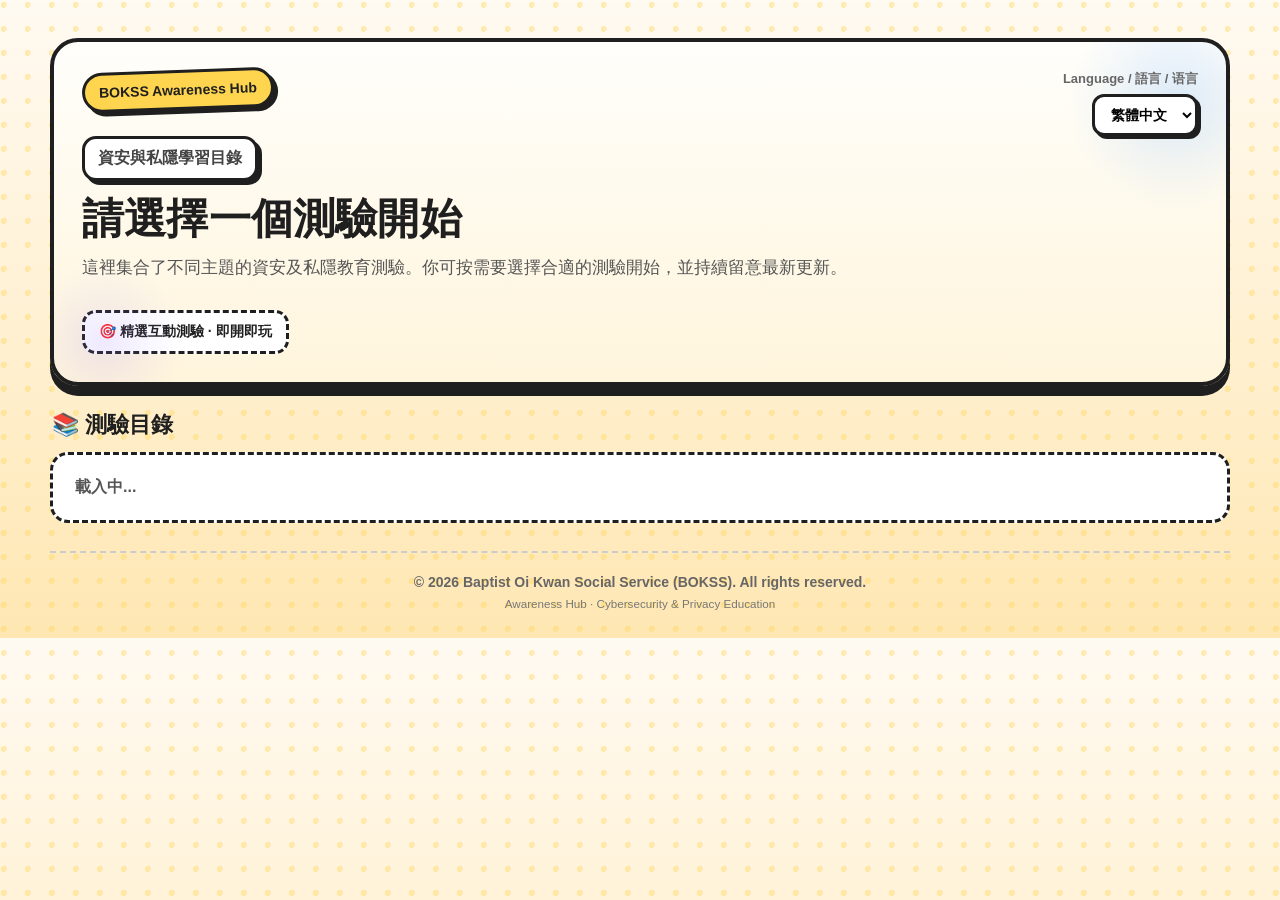
==== index.html @ ed328c8e "Update index.html" ====
<!DOCTYPE html>
<html lang="zh-HK">
<head>
  <meta charset="UTF-8">
  <meta name="viewport" content="width=device-width, initial-scale=1.0">
  <title>BOKSS Awareness Hub</title>
  <meta name="description" content="BOKSS Awareness Hub - 資安與私隱教育測驗目錄">
  <link rel="stylesheet" href="style.css">
</head>
<body>
  <div class="page">
    <div class="hero">
      <div class="topbar">
        <div>
          <div class="badge" id="hubBadge">BOKSS Awareness Hub</div>
        </div>

        <div class="lang-box">
          <div class="lang-label" id="langLabel">Language / 語言 / 语言</div>
          <select id="langSelect">
            <option value="zh-HK">繁體中文</option>
            <option value="zh-CN">简体中文</option>
            <option value="en">English</option>
          </select>
        </div>
      </div>

      <div class="subtitle" id="hubSubtitle">資安與私隱學習目錄</div>
      <h1 class="hero-title" id="hubTitle">請選擇一個測驗開始</h1>
      <div class="intro" id="hubIntro">
        這裡集合了不同主題的資安及私隱教育測驗。你可按需要選擇合適的測驗開始，並持續留意最新更新。
      </div>

      <div class="hero-highlight" id="hubHighlight">
        🎯 精選互動測驗 · 即開即玩
      </div>
    </div>

    <div class="section-title" id="sectionTitle">📚 測驗目錄</div>

    <div id="quizList" class="quiz-list">
      <div class="loading-box" id="loadingBox">載入中...</div>
    </div>

    <div class="footer" id="hubFooter">
      © 2026 Baptist Oi Kwan Social Service (BOKSS). All rights reserved.
      <small id="hubFooterSub">Awareness Hub · Cybersecurity & Privacy Education</small>
    </div>
  </div>

  <script>
    const hubText = {
      "zh-HK": {
        badge: "BOKSS Awareness Hub",
        subtitle: "資安與私隱學習目錄",
        title: "請選擇一個測驗開始",
        intro: "這裡集合了不同主題的資安及私隱教育測驗。你可按需要選擇合適的測驗開始，並持續留意最新更新。",
        highlight: "🎯 精選互動測驗 · 即開即玩",
        sectionTitle: "📚 測驗目錄",
        footerSub: "Awareness Hub · 資安及私隱教育",
        start: "開始測驗",
        updated: "更新至",
        active: "進行中",
        empty: "目前尚未有可顯示的測驗。",
        loading: "載入中...",
        loadError: "未能載入測驗目錄。"
      },
      "zh-CN": {
        badge: "BOKSS Awareness Hub",
        subtitle: "信息安全与隐私学习目录",
        title: "请选择一个测验开始",
        intro: "这里集合了不同主题的信息安全与隐私教育测验。你可按需要选择合适的测验开始，并持续留意最新更新。",
        highlight: "🎯 精选互动测验 · 即开即玩",
        sectionTitle: "📚 测验目录",
        footerSub: "Awareness Hub · 信息安全与隐私教育",
        start: "开始测验",
        updated: "更新至",
        active: "进行中",
        empty: "目前尚未有可显示的测验。",
        loading: "加载中...",
        loadError: "未能加载测验目录。"
      },
      "en": {
        badge: "BOKSS Awareness Hub",
        subtitle: "Cybersecurity & Privacy Learning Directory",
        title: "Choose a quiz to begin",
        intro: "This hub brings together different cybersecurity and privacy awareness quizzes. Pick a quiz to start and keep an eye on the latest updates.",
        highlight: "🎯 Featured interactive quizzes · Start instantly",
        sectionTitle: "📚 Quiz Directory",
        footerSub: "Awareness Hub · Cybersecurity & Privacy Education",
        start: "Start Quiz",
        updated: "Updated",
        active: "Active",
        empty: "No quizzes are available at the moment.",
        loading: "Loading...",
        loadError: "Unable to load quiz directory."
      }
    };

    let currentLang = "zh-HK";

    function updateLanguageInUrl(lang) {
      const url = new URL(window.location);
      url.searchParams.set("lang", lang);
      window.history.replaceState({}, "", url);
    }

    function getLangText(obj) {
      if (!obj) return "";
      return obj[currentLang] || obj["zh-HK"] || obj["en"] || "";
    }

    function formatYearMonth(lastModified) {
      if (!lastModified) return "";

      if (typeof lastModified === "string") {
        return lastModified.slice(0, 7);
      }

      if (typeof lastModified === "object") {
        if (lastModified.display) {
          return String(lastModified.display).slice(0, 7);
        }
        if (lastModified.iso) {
          return String(lastModified.iso).slice(0, 7);
        }
      }

      return "";
    }

    function updateHubLanguageUI() {
      const t = hubText[currentLang];
      document.documentElement.lang = currentLang;
      document.title = t.badge;
      document.getElementById("hubBadge").innerText = t.badge;
      document.getElementById("hubSubtitle").innerText = t.subtitle;
      document.getElementById("hubTitle").innerText = t.title;
      document.getElementById("hubIntro").innerText = t.intro;
      document.getElementById("hubHighlight").innerText = t.highlight;
      document.getElementById("sectionTitle").innerText = t.sectionTitle;
      document.getElementById("hubFooterSub").innerText = t.footerSub;
      document.getElementById("langSelect").value = currentLang;

      const loadingBox = document.getElementById("loadingBox");
      if (loadingBox) {
        loadingBox.innerText = t.loading;
      }
    }

    function sortQuizzes(quizzes) {
      return [...quizzes].sort((a, b) => {
        const aIso = (a.lastModified && (a.lastModified.iso || a.lastModified.display || a.lastModified)) || "";
        const bIso = (b.lastModified && (b.lastModified.iso || b.lastModified.display || b.lastModified)) || "";
        return String(bIso).localeCompare(String(aIso));
      });
    }

    function renderQuizzes(quizzes) {
      const list = document.getElementById("quizList");
      const t = hubText[currentLang];
      list.innerHTML = "";

      const activeQuizzes = sortQuizzes(quizzes).filter(q => q.status === "active");

      if (!activeQuizzes.length) {
        const emptyBox = document.createElement("div");
        emptyBox.className = "empty-box";
        emptyBox.innerText = t.empty;
        list.appendChild(emptyBox);
        return;
      }

      activeQuizzes.forEach(q => {
        const card = document.createElement("div");
        card.className = "quiz-card";

        const title = getLangText(q.title);
        const desc = getLangText(q.description);
        const lastModified = formatYearMonth(q.lastModified);
        const langParam = encodeURIComponent(currentLang);
        const targetUrl = `${q.path}?lang=${langParam}`;

        card.innerHTML = `
          <div class="quiz-status">${t.active}</div>

          <a class="quiz-title-link" href="${targetUrltle">${title}</div>
          </a>

          <div class="quiz-desc">${desc}</div>

          <div class="quiz-meta">${t.updated}：${lastModified || "-"}</div>

          <div class="quiz-actions">
            <a class="start-btn" href="${targetUrl="open-icon">🚀</span>
              <span>${t.start}</span>
            </a>
            <div class="quiz-url">${q.path}</div>
          </div>
        `;

        list.appendChild(card);
      });
    }

    async function loadQuizzes() {
      try {
        const res = await fetch("/quizzes.json");
        if (!res.ok) throw new Error(`HTTP ${res.status}`);
        const data = await res.json();
        renderQuizzes(data);
      } catch (error) {
        const list = document.getElementById("quizList");
        list.innerHTML = `<div class="error-box">${hubText[currentLang].loadError}</div>`;
        console.error(error);
      }
    }

    document.getElementById("langSelect").addEventListener("change", function () {
      currentLang = this.value;
      updateLanguageInUrl(currentLang);
      updateHubLanguageUI();
      loadQuizzes();
    });

    const urlLang = new URLSearchParams(window.location.search).get("lang");
    const supported = ["zh-HK", "zh-CN", "en"];
    if (supported.includes(urlLang)) {
      currentLang = urlLang;
    }

    updateHubLanguageUI();
    loadQuizzes();
  </script>
</body>
</html>
---- style.css ----
:root {
  --ink: #1f1f1f;
  --bg1: #fffaf2;
  --bg2: #ffe7b3;
  --card: #ffffff;
  --yellow: #ffd54f;
  --red: #ff6b6b;
  --blue: #5da9ff;
  --purple: #9a7cff;
  --green: #60d394;
  --grey: #eef2f7;
  --muted: #666;
  --shadow: 0 8px 0 #1f1f1f;
  --radius: 20px;
}

* {
  box-sizing: border-box;
}

body {
  font-family: Arial, sans-serif;
  background:
    radial-gradient(circle at 15% 20%, rgba(255, 213, 79, 0.38) 0, rgba(255, 213, 79, 0.38) 3px, transparent 3px) 0 0 / 24px 24px,
    linear-gradient(180deg, var(--bg1), var(--bg2));
  margin: 0;
  padding: 24px;
  color: var(--ink);
}

.page {
  max-width: 1180px;
  margin: 0 auto;
}

.hero {
  background: linear-gradient(180deg, #fffefb 0%, #fff5dc 100%);
  border: 4px solid var(--ink);
  border-radius: 28px;
  box-shadow: 0 10px 0 var(--ink);
  padding: 28px;
  margin: 14px auto 24px;
  position: relative;
  overflow: hidden;
}

.hero::after {
  content: "";
  position: absolute;
  right: -60px;
  top: -50px;
  width: 220px;
  height: 220px;
  background: radial-gradient(circle, rgba(93, 169, 255, 0.22) 0%, rgba(93, 169, 255, 0.07) 45%, rgba(255,255,255,0) 70%);
  pointer-events: none;
}

.hero::before {
  content: "";
  position: absolute;
  left: -30px;
  bottom: -40px;
  width: 160px;
  height: 160px;
  background: radial-gradient(circle, rgba(154, 124, 255, 0.16) 0%, rgba(154, 124, 255, 0.05) 45%, rgba(255,255,255,0) 70%);
  pointer-events: none;
}

.topbar {
  display: flex;
  justify-content: space-between;
  align-items: flex-start;
  gap: 16px;
  flex-wrap: wrap;
}

.badge {
  display: inline-block;
  background: var(--yellow);
  color: var(--ink);
  font-size: 14px;
  padding: 9px 14px;
  border-radius: 999px;
  margin-bottom: 12px;
  font-weight: 900;
  border: 3px solid var(--ink);
  box-shadow: 4px 4px 0 var(--ink);
  transform: rotate(-2deg);
}

.lang-box {
  text-align: right;
  position: relative;
  z-index: 2;
}

.lang-label {
  font-size: 13px;
  color: var(--muted);
  margin-bottom: 6px;
  font-weight: bold;
}

select {
  padding: 9px 12px;
  border-radius: 12px;
  border: 3px solid var(--ink);
  font-size: 14px;
  background: white;
  box-shadow: 3px 3px 0 var(--ink);
  font-weight: bold;
}

.hero-title {
  margin: 0 0 12px 0;
  font-size: 42px;
  line-height: 1.05;
  letter-spacing: 0.2px;
  position: relative;
  z-index: 2;
}

.subtitle {
  display: inline-block;
  background: #fff;
  border: 3px solid var(--ink);
  border-radius: 14px;
  padding: 9px 13px;
  box-shadow: 4px 4px 0 var(--ink);
  margin-bottom: 16px;
  font-weight: 900;
  color: #444;
}

.intro {
  font-size: 17px;
  line-height: 1.8;
  color: #555;
  margin-bottom: 12px;
  max-width: 860px;
  position: relative;
  z-index: 2;
}

.hero-highlight {
  margin-top: 14px;
  display: inline-flex;
  align-items: center;
  gap: 10px;
  border: 3px dashed var(--ink);
  border-radius: 14px;
  background: #fff;
  padding: 10px 14px;
  font-size: 14px;
  font-weight: bold;
}

.section-title {
  display: flex;
  align-items: center;
  gap: 10px;
  margin: 0 0 12px 2px;
  font-size: 22px;
  font-weight: 900;
}

.quiz-list {
  display: grid;
  grid-template-columns: repeat(auto-fit, minmax(320px, 1fr));
  gap: 20px;
  margin-top: 8px;
}

.quiz-card {
  background: linear-gradient(180deg, #ffffff 0%, #fffdfa 100%);
  border: 4px solid var(--ink);
  border-radius: 24px;
  box-shadow: 8px 8px 0 var(--ink);
  padding: 20px;
  display: flex;
  flex-direction: column;
  gap: 12px;
  min-height: 260px;
  position: relative;
  overflow: hidden;
}

.quiz-card::after {
  content: "";
  position: absolute;
  right: -18px;
  bottom: -18px;
  width: 90px;
  height: 90px;
  border-radius: 50%;
  background: rgba(255, 213, 79, 0.12);
  pointer-events: none;
}

.quiz-status {
  display: inline-block;
  width: fit-content;
  padding: 6px 11px;
  border-radius: 999px;
  border: 2px solid var(--ink);
  background: var(--grey);
  font-size: 12px;
  font-weight: 900;
  box-shadow: 2px 2px 0 var(--ink);
}

.quiz-title-link {
  text-decoration: none;
  color: var(--ink);
}

.quiz-title-link:hover .quiz-title {
  text-decoration: underline;
}

.quiz-title {
  font-size: 24px;
  font-weight: 900;
  line-height: 1.2;
  margin: 0;
}

.quiz-desc {
  color: #555;
  line-height: 1.7;
  min-height: 60px;
  font-size: 15px;
}

.quiz-meta {
  font-size: 13px;
  color: #666;
  font-weight: bold;
}

.quiz-actions {
  margin-top: auto;
  display: flex;
  justify-content: space-between;
  align-items: center;
  gap: 10px;
  flex-wrap: wrap;
}

.start-btn {
  display: inline-flex;
  align-items: center;
  gap: 8px;
  text-decoration: none;
  background: linear-gradient(180deg, #ff7b7b 0%, #ff6363 100%);
  color: white;
  padding: 11px 15px;
  border-radius: 13px;
  border: 3px solid var(--ink);
  box-shadow: 4px 4px 0 var(--ink);
  font-weight: 900;
  transition: transform 0.18s ease;
}

.start-btn:hover {
  transform: translate(-1px, -1px);
}

.open-icon {
  display: inline-block;
  font-size: 15px;
}

.quiz-url {
  font-size: 12px;
  color: #666;
  word-break: break-all;
}

.loading-box,
.empty-box {
  background: #fff;
  border: 3px dashed var(--ink);
  border-radius: 18px;
  padding: 22px;
  color: #555;
  font-weight: bold;
  grid-column: 1 / -1;
}

.error-box {
  background: #ffe3e0;
  border: 3px solid var(--ink);
  border-radius: 18px;
  padding: 22px;
  color: #7a1e18;
  font-weight: bold;
  box-shadow: 4px 4px 0 var(--ink);
  grid-column: 1 / -1;
}

.footer {
  margin-top: 28px;
  text-align: center;
  font-size: 14px;
  color: #666;
  font-weight: bold;
  border-top: 2px dashed #ccc;
  padding-top: 18px;
  line-height: 1.7;
}

.footer small {
  display: block;
  color: #777;
  font-weight: normal;
}

@media (max-width: 720px) {
  body {
    padding: 16px;
  }

  .hero {
    padding: 22px 18px;
    border-radius: 22px;
  }

  .hero-title {
    font-size: 34px;
  }

  .lang-box {
    text-align: left;
  }

  .quiz-title {
    font-size: 22px;
  }

  .quiz-desc {
    min-height: auto;
  }

  .quiz-actions {
    flex-direction: column;
    align-items: stretch;
  }

  .start-btn {
    justify-content: center;
  }
}
``
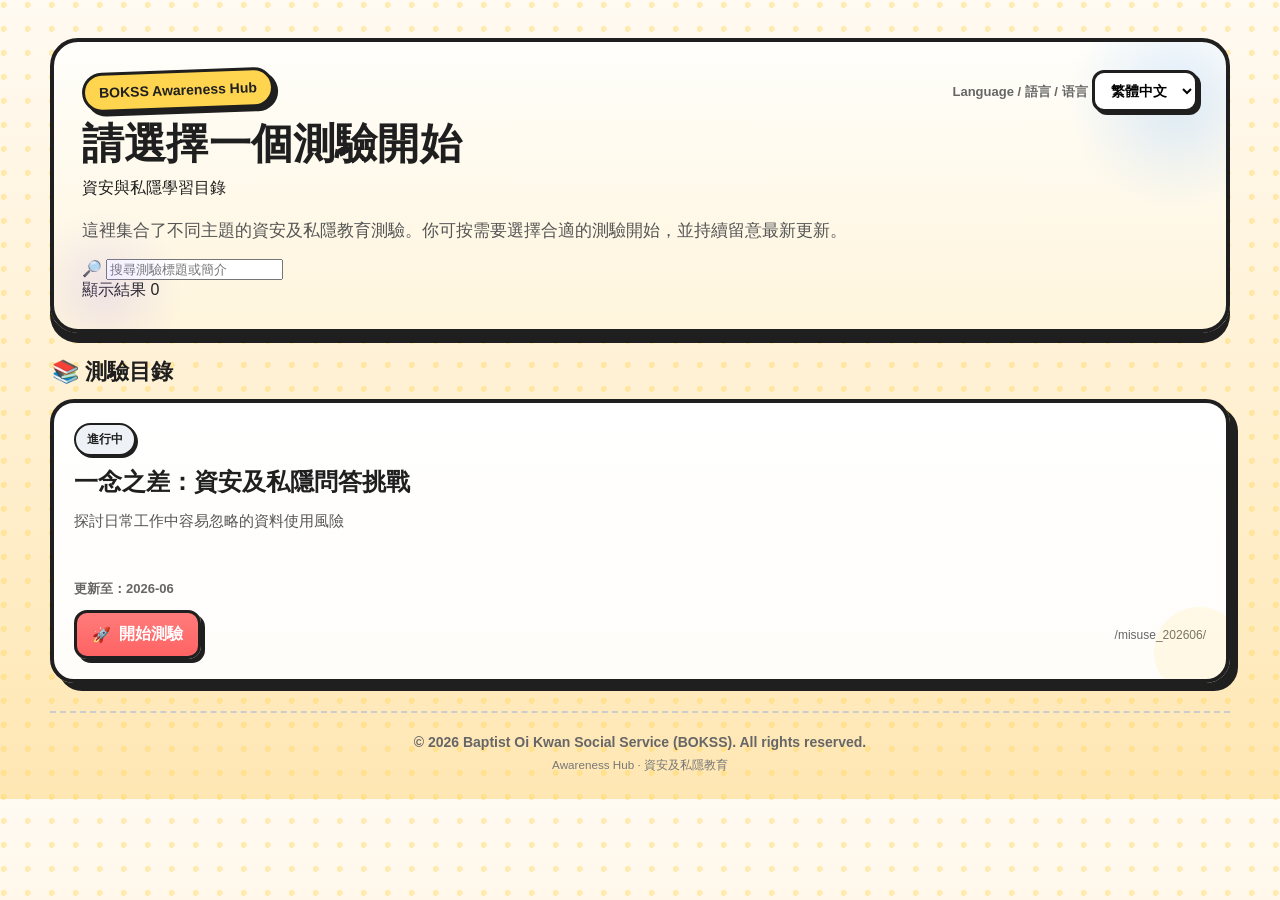
==== commit 9a564ee6: "Update index.html" ====
--- a/index.html
+++ b/index.html
@@ -1,23 +1,27 @@
 <!DOCTYPE html>
 <html lang="zh-HK">
 <head>
+  <!-- HUB_LAUNCHER_20260624_v1 -->
   <meta charset="UTF-8">
   <meta name="viewport" content="width=device-width, initial-scale=1.0">
   <title>BOKSS Awareness Hub</title>
   <meta name="description" content="BOKSS Awareness Hub - 資安與私隱教育測驗目錄">
   <link rel="stylesheet" href="style.css">
+  <script src="hub.js" defer></script>
 </head>
 <body>
   <div class="page">
-    <div class="hero">
+    <header class="hero">
       <div class="topbar">
-        <div>
+        <div class="brand-wrap">
           <div class="badge" id="hubBadge">BOKSS Awareness Hub</div>
+          <h1 class="hero-title" id="hubTitle">請選擇一個測驗開始</h1>
+          <div class="hero-subtitle" id="hubSubtitle">資安與私隱學習目錄</div>
         </div>
 
         <div class="lang-box">
-          <div class="lang-label" id="langLabel">Language / 語言 / 语言</div>
-          <select id="langSelect">
+          <label class="lang-label" id="langLabel" for="langSelect">Language / 語言 / 语言</label>
+          <select id="langSelect" aria-label="Language selector">
             <option value="zh-HK">繁體中文</option>
             <option value="zh-CN">简体中文</option>
             <option value="en">English</option>
@@ -25,212 +29,41 @@
         </div>
       </div>
 
-      <div class="subtitle" id="hubSubtitle">資安與私隱學習目錄</div>
-      <h1 class="hero-title" id="hubTitle">請選擇一個測驗開始</h1>
-      <div class="intro" id="hubIntro">
+      <p class="intro" id="hubIntro">
         這裡集合了不同主題的資安及私隱教育測驗。你可按需要選擇合適的測驗開始，並持續留意最新更新。
+      </p>
+
+      <div class="search-panel">
+        <div class="search-input-wrap">
+          <span class="search-icon" aria-hidden="true">🔎</span>
+          <input
+            id="hubSearch"
+            class="search-input"
+            type="search"
+            placeholder="搜尋測驗標題或簡介"
+            autocomplete="off"
+          >
+        </div>
+
+        <div class="search-meta">
+          <span class="search-meta-label" id="resultCountLabel">顯示結果</span>
+          <span class="search-meta-value" id="resultCount">0</span>
+        </div>
       </div>
+    </header>
 
-      <div class="hero-highlight" id="hubHighlight">
-        🎯 精選互動測驗 · 即開即玩
+    <section class="launcher-section">
+      <div class="section-title" id="sectionTitle">應用目錄</div>
+
+      <div id="quizList" class="quiz-grid">
+        <div class="loading-box" id="loadingBox">載入中...</div>
       </div>
-    </div>
+    </section>
 
-    <div class="section-title" id="sectionTitle">📚 測驗目錄</div>
-
-    <div id="quizList" class="quiz-list">
-      <div class="loading-box" id="loadingBox">載入中...</div>
-    </div>
-
-    <div class="footer" id="hubFooter">
+    <footer class="footer" id="hubFooter">
       © 2026 Baptist Oi Kwan Social Service (BOKSS). All rights reserved.
       <small id="hubFooterSub">Awareness Hub · Cybersecurity & Privacy Education</small>
-    </div>
+    </footer>
   </div>
-
-  <script>
-    const hubText = {
-      "zh-HK": {
-        badge: "BOKSS Awareness Hub",
-        subtitle: "資安與私隱學習目錄",
-        title: "請選擇一個測驗開始",
-        intro: "這裡集合了不同主題的資安及私隱教育測驗。你可按需要選擇合適的測驗開始，並持續留意最新更新。",
-        highlight: "🎯 精選互動測驗 · 即開即玩",
-        sectionTitle: "📚 測驗目錄",
-        footerSub: "Awareness Hub · 資安及私隱教育",
-        start: "開始測驗",
-        updated: "更新至",
-        active: "進行中",
-        empty: "目前尚未有可顯示的測驗。",
-        loading: "載入中...",
-        loadError: "未能載入測驗目錄。"
-      },
-      "zh-CN": {
-        badge: "BOKSS Awareness Hub",
-        subtitle: "信息安全与隐私学习目录",
-        title: "请选择一个测验开始",
-        intro: "这里集合了不同主题的信息安全与隐私教育测验。你可按需要选择合适的测验开始，并持续留意最新更新。",
-        highlight: "🎯 精选互动测验 · 即开即玩",
-        sectionTitle: "📚 测验目录",
-        footerSub: "Awareness Hub · 信息安全与隐私教育",
-        start: "开始测验",
-        updated: "更新至",
-        active: "进行中",
-        empty: "目前尚未有可显示的测验。",
-        loading: "加载中...",
-        loadError: "未能加载测验目录。"
-      },
-      "en": {
-        badge: "BOKSS Awareness Hub",
-        subtitle: "Cybersecurity & Privacy Learning Directory",
-        title: "Choose a quiz to begin",
-        intro: "This hub brings together different cybersecurity and privacy awareness quizzes. Pick a quiz to start and keep an eye on the latest updates.",
-        highlight: "🎯 Featured interactive quizzes · Start instantly",
-        sectionTitle: "📚 Quiz Directory",
-        footerSub: "Awareness Hub · Cybersecurity & Privacy Education",
-        start: "Start Quiz",
-        updated: "Updated",
-        active: "Active",
-        empty: "No quizzes are available at the moment.",
-        loading: "Loading...",
-        loadError: "Unable to load quiz directory."
-      }
-    };
-
-    let currentLang = "zh-HK";
-
-    function updateLanguageInUrl(lang) {
-      const url = new URL(window.location);
-      url.searchParams.set("lang", lang);
-      window.history.replaceState({}, "", url);
-    }
-
-    function getLangText(obj) {
-      if (!obj) return "";
-      return obj[currentLang] || obj["zh-HK"] || obj["en"] || "";
-    }
-
-    function formatYearMonth(lastModified) {
-      if (!lastModified) return "";
-
-      if (typeof lastModified === "string") {
-        return lastModified.slice(0, 7);
-      }
-
-      if (typeof lastModified === "object") {
-        if (lastModified.display) {
-          return String(lastModified.display).slice(0, 7);
-        }
-        if (lastModified.iso) {
-          return String(lastModified.iso).slice(0, 7);
-        }
-      }
-
-      return "";
-    }
-
-    function updateHubLanguageUI() {
-      const t = hubText[currentLang];
-      document.documentElement.lang = currentLang;
-      document.title = t.badge;
-      document.getElementById("hubBadge").innerText = t.badge;
-      document.getElementById("hubSubtitle").innerText = t.subtitle;
-      document.getElementById("hubTitle").innerText = t.title;
-      document.getElementById("hubIntro").innerText = t.intro;
-      document.getElementById("hubHighlight").innerText = t.highlight;
-      document.getElementById("sectionTitle").innerText = t.sectionTitle;
-      document.getElementById("hubFooterSub").innerText = t.footerSub;
-      document.getElementById("langSelect").value = currentLang;
-
-      const loadingBox = document.getElementById("loadingBox");
-      if (loadingBox) {
-        loadingBox.innerText = t.loading;
-      }
-    }
-
-    function sortQuizzes(quizzes) {
-      return [...quizzes].sort((a, b) => {
-        const aIso = (a.lastModified && (a.lastModified.iso || a.lastModified.display || a.lastModified)) || "";
-        const bIso = (b.lastModified && (b.lastModified.iso || b.lastModified.display || b.lastModified)) || "";
-        return String(bIso).localeCompare(String(aIso));
-      });
-    }
-
-    function renderQuizzes(quizzes) {
-      const list = document.getElementById("quizList");
-      const t = hubText[currentLang];
-      list.innerHTML = "";
-
-      const activeQuizzes = sortQuizzes(quizzes).filter(q => q.status === "active");
-
-      if (!activeQuizzes.length) {
-        const emptyBox = document.createElement("div");
-        emptyBox.className = "empty-box";
-        emptyBox.innerText = t.empty;
-        list.appendChild(emptyBox);
-        return;
-      }
-
-      activeQuizzes.forEach(q => {
-        const card = document.createElement("div");
-        card.className = "quiz-card";
-
-        const title = getLangText(q.title);
-        const desc = getLangText(q.description);
-        const lastModified = formatYearMonth(q.lastModified);
-        const langParam = encodeURIComponent(currentLang);
-        const targetUrl = `${q.path}?lang=${langParam}`;
-
-        card.innerHTML = `
-          <div class="quiz-status">${t.active}</div>
-
-          <a class="quiz-title-link" href="${targetUrltle">${title}</div>
-          </a>
-
-          <div class="quiz-desc">${desc}</div>
-
-          <div class="quiz-meta">${t.updated}：${lastModified || "-"}</div>
-
-          <div class="quiz-actions">
-            <a class="start-btn" href="${targetUrl="open-icon">🚀</span>
-              <span>${t.start}</span>
-            </a>
-            <div class="quiz-url">${q.path}</div>
-          </div>
-        `;
-
-        list.appendChild(card);
-      });
-    }
-
-    async function loadQuizzes() {
-      try {
-        const res = await fetch("/quizzes.json");
-        if (!res.ok) throw new Error(`HTTP ${res.status}`);
-        const data = await res.json();
-        renderQuizzes(data);
-      } catch (error) {
-        const list = document.getElementById("quizList");
-        list.innerHTML = `<div class="error-box">${hubText[currentLang].loadError}</div>`;
-        console.error(error);
-      }
-    }
-
-    document.getElementById("langSelect").addEventListener("change", function () {
-      currentLang = this.value;
-      updateLanguageInUrl(currentLang);
-      updateHubLanguageUI();
-      loadQuizzes();
-    });
-
-    const urlLang = new URLSearchParams(window.location.search).get("lang");
-    const supported = ["zh-HK", "zh-CN", "en"];
-    if (supported.includes(urlLang)) {
-      currentLang = urlLang;
-    }
-
-    updateHubLanguageUI();
-    loadQuizzes();
-  </script>
 </body>
 </html>
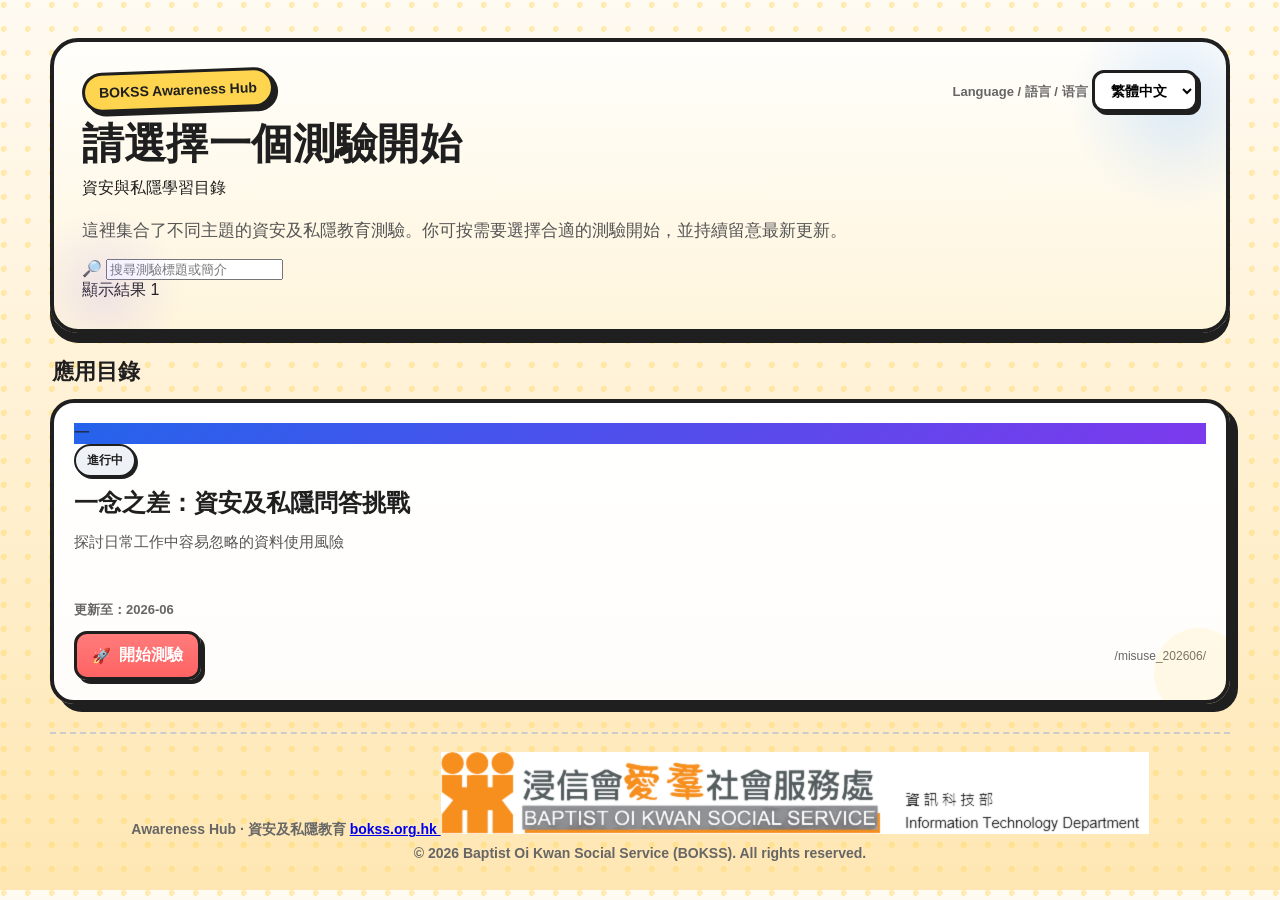
==== commit 1e81b732: "Update index.html" ====
--- a/index.html
+++ b/index.html
@@ -1,7 +1,7 @@
 <!DOCTYPE html>
 <html lang="zh-HK">
 <head>
-  <!-- HUB_LAUNCHER_20260624_v1 -->
+  <!-- HUB_LAUNCHER_20260624_v4 -->
   <meta charset="UTF-8">
   <meta name="viewport" content="width=device-width, initial-scale=1.0">
   <title>BOKSS Awareness Hub</title>
@@ -61,8 +61,34 @@
     </section>
 
     <footer class="footer" id="hubFooter">
-      © 2026 Baptist Oi Kwan Social Service (BOKSS). All rights reserved.
-      <small id="hubFooterSub">Awareness Hub · Cybersecurity & Privacy Education</small>
+      <div class="footer-row footer-row-top">
+        <span id="hubFooterSub">Awareness Hub · Cybersecurity & Privacy Education</span>
+
+        <a
+          class="footer-site-link"
+          href="https://bokss.org.hk"
+          target="_blank"
+          rel="noopener noreferrer"
+        >
+          bokss.org.hk
+        </a>
+
+        <a
+          class="footer-brand-link"
+          href="https://bokss.org.hk"
+          target="_blank"
+          rel="noopener noreferrer"
+          aria-label="Visit BOKSS official website"
+        >
+          <img src="ITD_Logo.png" alt="BOKSS ITD Logo" class="footer-logo">
+        </a>
+      </div>
+
+      <div class="footer-row footer-row-bottom">
+        <span class="footer-copy">
+          © 2026 Baptist Oi Kwan Social Service (BOKSS). All rights reserved.
+        </span>
+      </div>
     </footer>
   </div>
 </body>
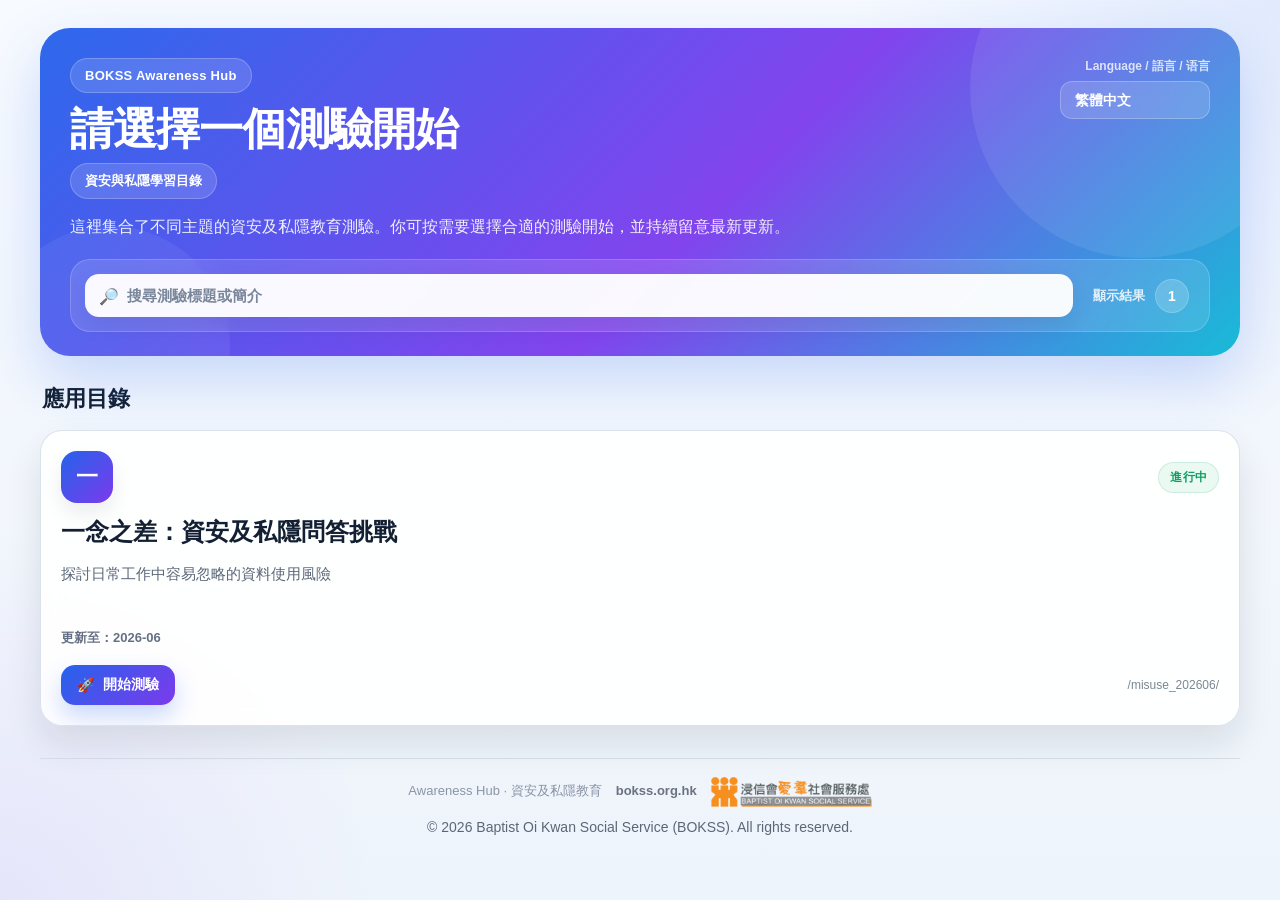
==== commit c86e71ab: "Update index.html" ====
--- a/index.html
+++ b/index.html
@@ -63,7 +63,7 @@
     <footer class="footer" id="hubFooter">
       <div class="footer-row footer-row-top">
         <span id="hubFooterSub">Awareness Hub · Cybersecurity & Privacy Education</span>
-
+    
         <a
           class="footer-site-link"
           href="https://bokss.org.hk"
@@ -72,7 +72,7 @@
         >
           bokss.org.hk
         </a>
-
+    
         <a
           class="footer-brand-link"
           href="https://bokss.org.hk"
@@ -80,10 +80,10 @@
           rel="noopener noreferrer"
           aria-label="Visit BOKSS official website"
         >
-          <img src="ITD_Logo.png" alt="BOKSS ITD Logo" class="footer-logo">
+          <img class="footer-logo" src="ITD_Logo.png" alt="BOKSS logo">
         </a>
       </div>
-
+    
       <div class="footer-row footer-row-bottom">
         <span class="footer-copy">
           © 2026 Baptist Oi Kwan Social Service (BOKSS). All rights reserved.
--- a/style.css
+++ b/style.css
@@ -1,241 +1,384 @@
 :root {
-  --ink: #1f1f1f;
-  --bg1: #fffaf2;
-  --bg2: #ffe7b3;
-  --card: #ffffff;
-  --yellow: #ffd54f;
-  --red: #ff6b6b;
-  --blue: #5da9ff;
-  --purple: #9a7cff;
-  --green: #60d394;
-  --grey: #eef2f7;
-  --muted: #666;
-  --shadow: 0 8px 0 #1f1f1f;
-  --radius: 20px;
+  --bg: #eef4fb;
+  --bg-2: #f7faff;
+  --panel: rgba(255, 255, 255, 0.92);
+  --panel-solid: #ffffff;
+  --ink: #132033;
+  --ink-soft: #5b6778;
+  --line: #d7e0ea;
+
+  --brand: #2563eb;
+  --brand-2: #7c3aed;
+  --brand-3: #06b6d4;
+
+  --success: #0f9f63;
+  --success-soft: #eafaf2;
+
+  --shadow-xl: 0 26px 60px rgba(17, 24, 39, 0.16);
+  --shadow-lg: 0 18px 36px rgba(17, 24, 39, 0.10);
+  --shadow-md: 0 10px 22px rgba(17, 24, 39, 0.08);
+
+  --radius-xl: 28px;
+  --radius-lg: 22px;
+  --radius-md: 16px;
+  --radius-sm: 12px;
 }
 
 * {
   box-sizing: border-box;
 }
 
+html {
+  scroll-behavior: smooth;
+}
+
 body {
+  margin: 0;
   font-family: Arial, sans-serif;
+  color: var(--ink);
   background:
-    radial-gradient(circle at 15% 20%, rgba(255, 213, 79, 0.38) 0, rgba(255, 213, 79, 0.38) 3px, transparent 3px) 0 0 / 24px 24px,
-    linear-gradient(180deg, var(--bg1), var(--bg2));
-  margin: 0;
-  padding: 24px;
-  color: var(--ink);
+    radial-gradient(circle at top right, rgba(37, 99, 235, 0.10), transparent 28%),
+    radial-gradient(circle at bottom left, rgba(124, 58, 237, 0.08), transparent 24%),
+    linear-gradient(180deg, var(--bg-2) 0%, var(--bg) 100%);
+  min-height: 100vh;
+  padding: 28px 18px 36px;
 }
 
 .page {
-  max-width: 1180px;
+  max-width: 1200px;
   margin: 0 auto;
 }
 
+/* =========================
+   HERO / HEADER
+========================= */
+
 .hero {
-  background: linear-gradient(180deg, #fffefb 0%, #fff5dc 100%);
-  border: 4px solid var(--ink);
-  border-radius: 28px;
-  box-shadow: 0 10px 0 var(--ink);
-  padding: 28px;
-  margin: 14px auto 24px;
   position: relative;
   overflow: hidden;
+  border-radius: 30px;
+  padding: 30px 30px 24px;
+  margin-bottom: 28px;
+  background:
+    linear-gradient(135deg, rgba(37, 99, 235, 0.96) 0%, rgba(124, 58, 237, 0.95) 56%, rgba(6, 182, 212, 0.92) 100%);
+  color: #fff;
+  box-shadow: 0 24px 58px rgba(37, 99, 235, 0.22);
+}
+
+.hero::before {
+  content: "";
+  position: absolute;
+  width: 340px;
+  height: 340px;
+  top: -110px;
+  right: -70px;
+  border-radius: 50%;
+  background: rgba(255, 255, 255, 0.08);
+  pointer-events: none;
 }
 
 .hero::after {
   content: "";
   position: absolute;
-  right: -60px;
-  top: -50px;
-  width: 220px;
-  height: 220px;
-  background: radial-gradient(circle, rgba(93, 169, 255, 0.22) 0%, rgba(93, 169, 255, 0.07) 45%, rgba(255,255,255,0) 70%);
+  width: 240px;
+  height: 240px;
+  left: -50px;
+  bottom: -110px;
+  border-radius: 50%;
+  background: rgba(255, 255, 255, 0.06);
   pointer-events: none;
 }
 
-.hero::before {
-  content: "";
-  position: absolute;
-  left: -30px;
-  bottom: -40px;
-  width: 160px;
-  height: 160px;
-  background: radial-gradient(circle, rgba(154, 124, 255, 0.16) 0%, rgba(154, 124, 255, 0.05) 45%, rgba(255,255,255,0) 70%);
-  pointer-events: none;
-}
-
 .topbar {
+  position: relative;
+  z-index: 2;
   display: flex;
   justify-content: space-between;
   align-items: flex-start;
-  gap: 16px;
+  gap: 18px;
   flex-wrap: wrap;
+  margin-bottom: 14px;
+}
+
+.brand-wrap {
+  min-width: 0;
 }
 
 .badge {
-  display: inline-block;
-  background: var(--yellow);
-  color: var(--ink);
-  font-size: 14px;
+  display: inline-flex;
+  align-items: center;
+  gap: 8px;
   padding: 9px 14px;
   border-radius: 999px;
+  font-size: 13px;
+  font-weight: 800;
+  letter-spacing: 0.02em;
+  color: #fff;
+  background: rgba(255, 255, 255, 0.14);
+  border: 1px solid rgba(255, 255, 255, 0.22);
+  backdrop-filter: blur(10px);
   margin-bottom: 12px;
-  font-weight: 900;
-  border: 3px solid var(--ink);
-  box-shadow: 4px 4px 0 var(--ink);
-  transform: rotate(-2deg);
+}
+
+.hero-title {
+  position: relative;
+  z-index: 2;
+  margin: 0 0 10px 0;
+  max-width: 760px;
+  font-size: 44px;
+  line-height: 1.08;
+  font-weight: 800;
+  letter-spacing: -0.02em;
+}
+
+.hero-subtitle {
+  position: relative;
+  z-index: 2;
+  display: inline-flex;
+  align-items: center;
+  padding: 8px 14px;
+  border-radius: 999px;
+  font-size: 13px;
+  font-weight: 800;
+  color: #fff;
+  background: rgba(255, 255, 255, 0.14);
+  border: 1px solid rgba(255, 255, 255, 0.22);
+  backdrop-filter: blur(10px);
 }
 
 .lang-box {
+  position: relative;
+  z-index: 2;
   text-align: right;
+}
+
+.lang-label {
+  display: block;
+  font-size: 12px;
+  font-weight: 700;
+  color: rgba(255, 255, 255, 0.78);
+  margin-bottom: 6px;
+}
+
+select {
+  appearance: none;
+  min-width: 150px;
+  border: 1px solid rgba(255, 255, 255, 0.24);
+  background: rgba(255, 255, 255, 0.14);
+  color: #fff;
+  font-size: 14px;
+  font-weight: 700;
+  padding: 10px 14px;
+  border-radius: 12px;
+  outline: none;
+  backdrop-filter: blur(10px);
+}
+
+select option {
+  color: #111827;
+}
+
+.intro {
   position: relative;
   z-index: 2;
-}
-
-.lang-label {
+  max-width: 820px;
+  margin: 0 0 18px 0;
+  font-size: 16px;
+  line-height: 1.8;
+  color: rgba(255, 255, 255, 0.9);
+}
+
+/* =========================
+   SEARCH PANEL
+========================= */
+
+.search-panel {
+  position: relative;
+  z-index: 2;
+  display: grid;
+  grid-template-columns: 1fr auto;
+  gap: 14px;
+  align-items: center;
+  background: rgba(255, 255, 255, 0.12);
+  border: 1px solid rgba(255, 255, 255, 0.18);
+  border-radius: 20px;
+  padding: 14px;
+  backdrop-filter: blur(12px);
+}
+
+.search-input-wrap {
+  position: relative;
+}
+
+.search-icon {
+  position: absolute;
+  left: 14px;
+  top: 50%;
+  transform: translateY(-50%);
+  font-size: 16px;
+  opacity: 0.9;
+}
+
+.search-input {
+  width: 100%;
+  border: none;
+  outline: none;
+  border-radius: 14px;
+  padding: 13px 14px 13px 42px;
+  font-size: 15px;
+  font-weight: 600;
+  color: var(--ink);
+  background: rgba(255, 255, 255, 0.96);
+  box-shadow: var(--shadow-md);
+}
+
+.search-input::placeholder {
+  color: #7a8699;
+  font-weight: 600;
+}
+
+.search-meta {
+  display: flex;
+  align-items: center;
+  gap: 10px;
+  padding: 0 6px;
+  color: #fff;
+  font-weight: 700;
+}
+
+.search-meta-label {
   font-size: 13px;
-  color: var(--muted);
-  margin-bottom: 6px;
-  font-weight: bold;
-}
-
-select {
-  padding: 9px 12px;
-  border-radius: 12px;
-  border: 3px solid var(--ink);
+  opacity: 0.84;
+}
+
+.search-meta-value {
+  display: inline-flex;
+  align-items: center;
+  justify-content: center;
+  min-width: 34px;
+  height: 34px;
+  border-radius: 999px;
+  background: rgba(255, 255, 255, 0.18);
+  border: 1px solid rgba(255, 255, 255, 0.18);
   font-size: 14px;
-  background: white;
-  box-shadow: 3px 3px 0 var(--ink);
-  font-weight: bold;
-}
-
-.hero-title {
-  margin: 0 0 12px 0;
-  font-size: 42px;
-  line-height: 1.05;
-  letter-spacing: 0.2px;
-  position: relative;
-  z-index: 2;
-}
-
-.subtitle {
-  display: inline-block;
-  background: #fff;
-  border: 3px solid var(--ink);
-  border-radius: 14px;
-  padding: 9px 13px;
-  box-shadow: 4px 4px 0 var(--ink);
-  margin-bottom: 16px;
-  font-weight: 900;
-  color: #444;
-}
-
-.intro {
-  font-size: 17px;
-  line-height: 1.8;
-  color: #555;
-  margin-bottom: 12px;
-  max-width: 860px;
-  position: relative;
-  z-index: 2;
-}
-
-.hero-highlight {
-  margin-top: 14px;
-  display: inline-flex;
-  align-items: center;
-  gap: 10px;
-  border: 3px dashed var(--ink);
-  border-radius: 14px;
-  background: #fff;
-  padding: 10px 14px;
-  font-size: 14px;
-  font-weight: bold;
+  font-weight: 800;
+}
+
+/* =========================
+   SECTION
+========================= */
+
+.launcher-section {
+  margin-top: 6px;
 }
 
 .section-title {
-  display: flex;
-  align-items: center;
-  gap: 10px;
-  margin: 0 0 12px 2px;
+  margin: 2px 2px 16px;
   font-size: 22px;
-  font-weight: 900;
-}
-
-.quiz-list {
+  font-weight: 800;
+  color: var(--ink);
+}
+
+/* =========================
+   GRID / TILES
+========================= */
+
+.quiz-grid {
   display: grid;
-  grid-template-columns: repeat(auto-fit, minmax(320px, 1fr));
+  grid-template-columns: repeat(auto-fit, minmax(285px, 1fr));
   gap: 20px;
-  margin-top: 8px;
 }
 
 .quiz-card {
-  background: linear-gradient(180deg, #ffffff 0%, #fffdfa 100%);
-  border: 4px solid var(--ink);
-  border-radius: 24px;
-  box-shadow: 8px 8px 0 var(--ink);
+  position: relative;
+  overflow: hidden;
+  background: var(--panel);
+  backdrop-filter: blur(10px);
+  border: 1px solid rgba(215, 224, 234, 0.92);
+  border-radius: var(--radius-lg);
+  box-shadow: var(--shadow-lg);
   padding: 20px;
   display: flex;
   flex-direction: column;
+  gap: 14px;
+  min-height: 250px;
+  transition:
+    transform 0.18s ease,
+    box-shadow 0.18s ease,
+    border-color 0.18s ease;
+}
+
+.quiz-card:hover {
+  transform: translateY(-4px);
+  box-shadow: 0 22px 42px rgba(17, 24, 39, 0.13);
+  border-color: rgba(37, 99, 235, 0.18);
+}
+
+.quiz-card-top {
+  display: flex;
+  align-items: center;
+  justify-content: space-between;
   gap: 12px;
-  min-height: 260px;
-  position: relative;
-  overflow: hidden;
-}
-
-.quiz-card::after {
-  content: "";
-  position: absolute;
-  right: -18px;
-  bottom: -18px;
-  width: 90px;
-  height: 90px;
-  border-radius: 50%;
-  background: rgba(255, 213, 79, 0.12);
-  pointer-events: none;
+}
+
+.quiz-icon {
+  width: 52px;
+  height: 52px;
+  border-radius: 16px;
+  display: inline-flex;
+  align-items: center;
+  justify-content: center;
+  font-size: 22px;
+  font-weight: 800;
+  color: #fff;
+  box-shadow: var(--shadow-md);
+  flex-shrink: 0;
 }
 
 .quiz-status {
-  display: inline-block;
+  display: inline-flex;
+  align-items: center;
+  gap: 6px;
   width: fit-content;
   padding: 6px 11px;
   border-radius: 999px;
-  border: 2px solid var(--ink);
-  background: var(--grey);
+  background: var(--success-soft);
+  color: var(--success);
+  border: 1px solid rgba(15, 159, 99, 0.14);
   font-size: 12px;
-  font-weight: 900;
-  box-shadow: 2px 2px 0 var(--ink);
+  font-weight: 800;
+  letter-spacing: 0.02em;
 }
 
 .quiz-title-link {
   text-decoration: none;
+  color: inherit;
+}
+
+.quiz-title-link:hover .quiz-title {
+  color: var(--brand);
+}
+
+.quiz-title {
+  margin: 0;
+  font-size: 24px;
+  line-height: 1.22;
+  font-weight: 800;
   color: var(--ink);
-}
-
-.quiz-title-link:hover .quiz-title {
-  text-decoration: underline;
-}
-
-.quiz-title {
-  font-size: 24px;
-  font-weight: 900;
-  line-height: 1.2;
-  margin: 0;
+  transition: color 0.18s ease;
 }
 
 .quiz-desc {
-  color: #555;
-  line-height: 1.7;
-  min-height: 60px;
+  color: var(--ink-soft);
+  line-height: 1.75;
   font-size: 15px;
+  min-height: 54px;
 }
 
 .quiz-meta {
   font-size: 13px;
-  color: #666;
-  font-weight: bold;
+  color: #667085;
+  font-weight: 700;
 }
 
 .quiz-actions {
@@ -243,103 +386,212 @@
   display: flex;
   justify-content: space-between;
   align-items: center;
-  gap: 10px;
+  gap: 12px;
   flex-wrap: wrap;
+  padding-top: 4px;
 }
 
 .start-btn {
   display: inline-flex;
   align-items: center;
-  gap: 8px;
+  gap: 9px;
   text-decoration: none;
-  background: linear-gradient(180deg, #ff7b7b 0%, #ff6363 100%);
-  color: white;
-  padding: 11px 15px;
-  border-radius: 13px;
-  border: 3px solid var(--ink);
-  box-shadow: 4px 4px 0 var(--ink);
-  font-weight: 900;
-  transition: transform 0.18s ease;
+  border: none;
+  border-radius: 14px;
+  padding: 11px 16px;
+  font-size: 14px;
+  font-weight: 800;
+  color: #fff;
+  background: linear-gradient(135deg, var(--brand) 0%, var(--brand-2) 100%);
+  box-shadow: 0 12px 24px rgba(37, 99, 235, 0.24);
+  transition:
+    transform 0.18s ease,
+    box-shadow 0.18s ease,
+    filter 0.18s ease;
 }
 
 .start-btn:hover {
-  transform: translate(-1px, -1px);
+  transform: translateY(-1px);
+  box-shadow: 0 16px 30px rgba(37, 99, 235, 0.3);
+  filter: brightness(1.03);
 }
 
 .open-icon {
-  display: inline-block;
-  font-size: 15px;
+  display: inline-flex;
+  align-items: center;
+  justify-content: center;
+  font-size: 14px;
+  line-height: 1;
 }
 
 .quiz-url {
   font-size: 12px;
-  color: #666;
+  color: #7b8794;
   word-break: break-all;
+}
+
+/* =========================
+   STATES
+========================= */
+
+.loading-box,
+.empty-box,
+.error-box {
+  grid-column: 1 / -1;
+  border-radius: 18px;
+  padding: 20px 18px;
+  box-shadow: var(--shadow-md);
+  font-weight: 700;
 }
 
 .loading-box,
 .empty-box {
-  background: #fff;
-  border: 3px dashed var(--ink);
-  border-radius: 18px;
-  padding: 22px;
-  color: #555;
-  font-weight: bold;
-  grid-column: 1 / -1;
+  background: var(--panel-solid);
+  border: 1px dashed #d0d9e5;
+  color: var(--ink-soft);
 }
 
 .error-box {
-  background: #ffe3e0;
-  border: 3px solid var(--ink);
-  border-radius: 18px;
-  padding: 22px;
-  color: #7a1e18;
-  font-weight: bold;
-  box-shadow: 4px 4px 0 var(--ink);
-  grid-column: 1 / -1;
-}
+  background: #fff1f2;
+  border: 1px solid #fecdd3;
+  color: #be123c;
+}
+
+/* =========================
+   FOOTER
+========================= */
 
 .footer {
-  margin-top: 28px;
+  margin-top: 32px;
+  padding-top: 18px;
+  border-top: 1px solid var(--line);
   text-align: center;
+  color: var(--ink-soft);
   font-size: 14px;
-  color: #666;
-  font-weight: bold;
-  border-top: 2px dashed #ccc;
-  padding-top: 18px;
-  line-height: 1.7;
-}
-
-.footer small {
+  line-height: 1.75;
+}
+
+.footer-row {
+  display: flex;
+  align-items: center;
+  justify-content: center;
+  gap: 14px;
+  flex-wrap: wrap;
+}
+
+.footer-row-top {
+  margin-bottom: 8px;
+}
+
+.footer-row-bottom {
+  margin-bottom: 0;
+}
+
+.footer-brand-link {
+  display: inline-flex;
+  align-items: center;
+  justify-content: center;
+  text-decoration: none;
+}
+
+.footer-logo {
+  height: 30px;
+  width: auto;
   display: block;
-  color: #777;
-  font-weight: normal;
+  opacity: 1;
+}
+
+.footer-site-link {
+  color: #6b7280;
+  font-size: 13px;
+  text-decoration: none;
+  font-weight: 700;
+  white-space: nowrap;
+}
+
+.footer-site-link:hover {
+  color: var(--brand);
+  text-decoration: underline;
+}
+
+.footer-copy {
+  color: var(--ink-soft);
+  font-size: 14px;
+}
+
+.footer small,
+#hubFooterSub {
+  color: #8a94a6;
+  font-size: 13px;
+}
+
+@media (max-width: 720px) {
+  .footer-row {
+    flex-wrap: wrap;
+  }
+
+  .footer-logo {
+    height: 26px;
+  }
+}
+
+/* =========================
+   RESPONSIVE
+========================= */
+
+@media (max-width: 920px) {
+  .hero-title {
+    font-size: 38px;
+  }
 }
 
 @media (max-width: 720px) {
   body {
-    padding: 16px;
+    padding: 18px 14px 30px;
   }
 
   .hero {
-    padding: 22px 18px;
-    border-radius: 22px;
-  }
-
-  .hero-title {
-    font-size: 34px;
+    border-radius: 24px;
+    padding: 22px 18px 20px;
   }
 
   .lang-box {
     text-align: left;
   }
 
+  .hero-title {
+    font-size: 30px;
+  }
+
+  .intro {
+    font-size: 15px;
+  }
+
+  .search-panel {
+    grid-template-columns: 1fr;
+    align-items: stretch;
+  }
+
+  .search-meta {
+    justify-content: space-between;
+    padding: 0;
+  }
+
+  .section-title {
+    font-size: 20px;
+  }
+
+  .quiz-card {
+    min-height: unset;
+    padding: 18px;
+  }
+
   .quiz-title {
     font-size: 22px;
   }
 
   .quiz-desc {
-    min-height: auto;
+    min-height: unset;
   }
 
   .quiz-actions {
@@ -350,5 +602,12 @@
   .start-btn {
     justify-content: center;
   }
-}
-``
+
+  .footer-row {
+    flex-wrap: wrap;
+  }
+
+  .footer-logo {
+    height: 26px;
+  }
+}
